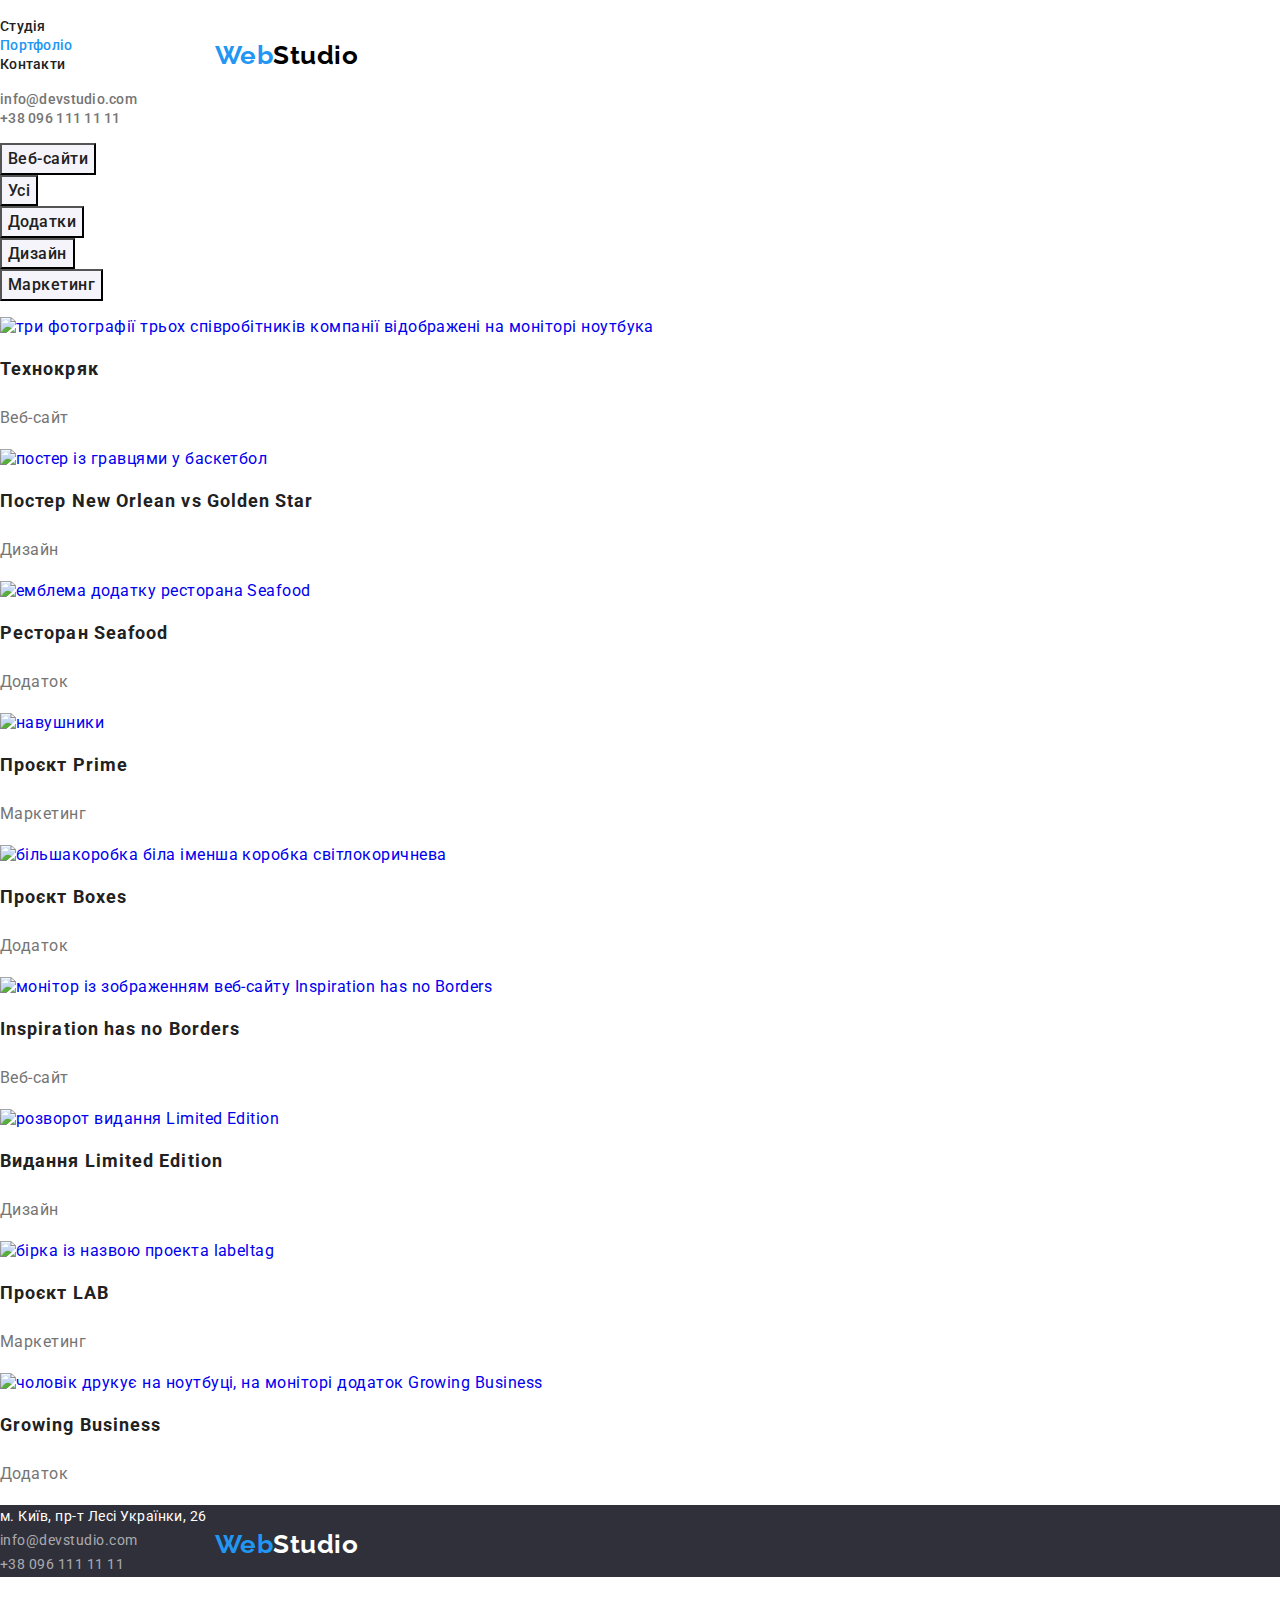
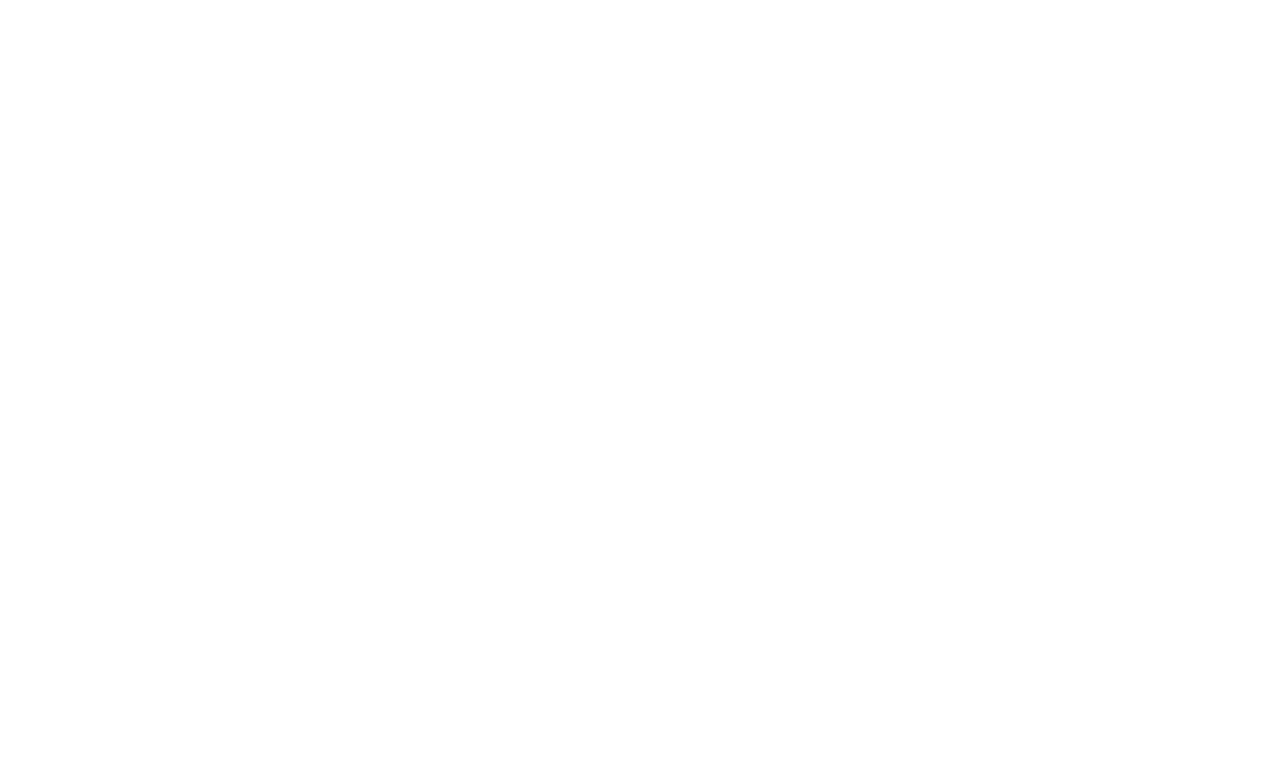
==== portfolio.html @ 1a502671 "css, index.html, portfolio.html modified" ====
<!DOCTYPE html>
<html lang="uk">
  <head>
    <meta charset="UTF-8" />
    <meta http-equiv="X-UA-Compatible" content="IE=edge" />
    <meta name="viewport" content="width=device-width, initial-scale=1.0" />
    <title>Document</title>
    <link
      href="https://fonts.googleapis.com/css2?family=Raleway:wght@700&family=Roboto:wght@400;500;700;900&display=swap"
      rel="stylesheet"
    />
    <link rel="preconnect" href="https://fonts.gstatic.com" crossorigin />
    <link rel="preconnect" href="https://fonts.googleapis.com" />
    <link
      rel="modern-normalize"
      href="https://github.com/sindresorhus/modern-normalize.git"
    />
    <link rel="stylesheet" href="css/styles.css" />
  </head>
  <body>
    <!--Шапка сайту-->
    <header>
      <nav>
        <a class="logo" href="./index.html"
          ><span class="logo-web">Web</span
          ><span class="logo-studio">Studio</span></a
        >
        <ul class="list">
          <li>
            <a class="link-nav" href="./index.html">Студія</a>
          </li>
          <li>
            <a class="link-nav link-current" href="./portfolio.html"
              >Портфоліо</a
            >
          </li>
          <li>
            <a class="link-nav" href="#">Контакти</a>
          </li>
        </ul>
      </nav>
      <ul class="list">
        <li>
          <a class="link-contacts" href="mailto:info@devstudio.com"
            >info@devstudio.com</a
          >
        </li>
        <li>
          <a class="link-contacts" href="tel:+380961111111"
            >+38 096 111 11 11</a
          >
        </li>
      </ul>
    </header>
    <!--Портфоліо-->
    <main>
      <section class="projects-galary">
        <!--прихований заголовок-->
        <h2 class="visually-hidden">Галерея робіт</h2>
        <!--Фільтри-->
        <ul class="list">
          <li><button class="button" type="button">Веб-сайти</button></li>
          <li><button class="button" type="button">Усі</button></li>
          <li><button class="button" type="button">Додатки</button></li>
          <li><button class="button" type="button">Дизайн</button></li>
          <li><button class="button" type="button">Маркетинг</button></li>
        </ul>
        <!--Проекти-->
        <ul class="list">
          <!--project 1-->
          <li class="card-1">
            <a class="link" href="#">
              <img
                src="./images/project_1.jpg"
                alt="три фотографії трьох співробітників компанії відображені на моніторі ноутбука"
                width="370"
              />
              <h2 class="card-title">Технокряк</h2>
              <p class="card-description">Веб-сайт</p>
            </a>
          </li>
          <!--project 2-->
          <li class="card-2">
            <a class="link" href="#">
              <img
                src="./images/project_2.jpg"
                alt="постер із гравцями у баскетбол"
                width="370"
              />
              <h2 class="card-title">Постер New Orlean vs Golden Star</h2>
              <p class="card-description">Дизайн</p>
            </a>
          </li>
          <!--project 3-->
          <li class="card-3">
            <a class="link" href="#">
              <img
                src="./images/project_3.jpg"
                alt="емблема додатку ресторана Seafood"
                width="370"
              />
              <h2 class="card-title">Ресторан Seafood</h2>
              <p class="card-description">Додаток</p>
            </a>
          </li>
          <!--project 4-->
          <li class="card-4">
            <a class="link" href="#">
              <img src="./images/project_4.jpg" alt="навушники" width="370" />
              <h2 class="card-title">Проєкт Prime</h2>
              <p class="card-description">Маркетинг</p>
            </a>
          </li>
          <!--project 5-->
          <li class="card-5">
            <a class="link" href="#">
              <img
                src="./images/project_5.jpg"
                alt="більшакоробка біла іменша коробка світлокоричнева"
                width="370"
              />
              <h2 class="card-title">Проєкт Boxes</h2>
              <p class="card-description">Додаток</p>
            </a>
          </li>
          <!--project 6-->
          <li class="card-6">
            <a class="link" href="#">
              <img
                src="./images/project_6.jpg"
                alt="монітор із зображенням веб-сайту Inspiration has no Borders"
                width="370"
              />
              <h2 class="card-title">Inspiration has no Borders</h2>
              <p class="card-description">Веб-сайт</p>
            </a>
          </li>
          <!--project 7-->
          <li class="card-7">
            <a class="link" href="#">
              <img
                src="./images/project_7.jpg"
                alt="розворот видання Limited Edition"
                width="370"
              />
              <h2 class="card-title">Видання Limited Edition</h2>
              <p class="card-description">Дизайн</p>
            </a>
          </li>
          <!--project 8-->
          <li class="card-8">
            <a class="link" href="#">
              <img
                src="./images/project_8.jpg"
                alt="бірка із назвою проекта labeltag"
                width="370"
              />
              <h2 class="card-title">Проєкт LAB</h2>
              <p class="card-description">Маркетинг</p>
            </a>
          </li>
          <!--project 9-->
          <li class="card-9">
            <a class="link" href="#">
              <img
                src="./images/project_9.jpg"
                alt="чоловік друкує на ноутбуці, на моніторі додаток Growing Business"
                width="370"
              />
              <h2 class="card-title">Growing Business</h2>
              <p class="card-description">Додаток</p>
            </a>
          </li>
        </ul>
      </section>
    </main>
    <footer class="footer">
      <a class="logo" href="./index.html"
        ><span class="logo-web">Web</span
        ><span class="logo-studio-footer">Studio</span></a
      >
      <ul class="list">
        <li>
          <a
            class="link-footer-adress"
            href="htpps:goo.gl/maps/CPtrU1FHBa2aNyZL9"
            target="_blank"
            rel="noopener noreferrer nofollow"
          >
            м. Київ, пр-т Лесі Українки, 26</a
          >
        </li>
        <li>
          <a class="link-footer-contacts" href="mailto:info@devstudio.com"
            >info@devstudio.com</a
          >
        </li>
        <li>
          <a class="link-footer-contacts" href="tel:+380961111111"
            >+38 096 111 11 11</a
          >
        </li>
      </ul>
    </footer>
  </body>
</html>
---- css/styles.css ----
:root {
    --primery-text-color: #212121;
    --secondary-text-color: #757575;
    --accent-color: #2196f3;
    --primery-white-color: #ffffff;  
    --primary-background-color: #2f303a;
    --secondary-background-color: #F5F4FA;
}

body {
    color: var(--primery-text-color);
    background: var(--primery-white-color);
    font-family: 'Roboto', sans-serif;
    letter-spacing: 0.03em;
        width: 1600px;
        height: 2346px;
        margin: 0 auto;
        position: relative;
    }

* {
    box-sizing: border-box;
    }

/*hidden section title */
.visually-hidden {
    position: absolute;
    white-space: nowrap;
    width: 1px;
    height: 1px;
    overflow: hidden;
    order: 0;
    padding: 0;
    clip: rect(0 0 0 0);
    clip-path: inset(50%);
    margin: -1px;
    }

.section-title {
    font-weight: 700;
    font-size: 36px;
    line-height: 1.2;
    }


.conteiner {
    width: 1200px;
    padding: 0 15px;
    margin: 0 auto;
}    

.header-section {
        width: 1600px;
        height: 80px;
        background: var(--primery-white-color);
        padding: 32px 0;
    }

.block-navigation {
    position: absolute;
        width: 281px;
        height: 16px;
        left: 453px;
        top: 32px;
}

.list {
    padding: 0;
    list-style: none;
    }



.link {
    text-decoration: none;
}


/*logo*/
.logo {
    text-decoration: none;
    font-family: 'Raleway', sans-serif;
    font-weight: 700;
    font-size: 26px;
    line-height: 1.19;
    width: 145px;
        height: 31px;
        margin: 24px 1240px 25px 215px;
        position: absolute;
}
.logo-web {
    color: #2196F3;
}
.logo-studio {
    color: #000000;
}
.logo-studio-footer {
    color: var(--primery-white-color);
}

/*navigation*/
.link-nav {
color: var(--primery-text-color);
text-decoration: none;
font-weight: 500;
font-size: 14px;
line-height: 1.14;
letter-spacing: 0.02em;
}
.link-nav:hover,
.link-nav:focus {
    color: var(--accent-color);
}
.link-nav.link-current {
    color: var(--accent-color);
}
.block-link-studio {
    display: inline;
}

/*header-contacts*/
.link-contacts {
    text-decoration: none;
    font-weight: 500;
    font-size: 14px;
    line-height: 1.14;
    letter-spacing: 0.02em;
    color: var(--secondary-text-color);
}
.link-contacts:hover,
.link-contacts:focus {
    color: var(--accent-color);
}

/*studio*/
/*hero*/
.hero-section {
    height: 600px;
    background: var(--primary-background-color);
}
.hero-title {
        font-weight: 900;
        font-size: 44px;
        line-height: 1.3;
        letter-spacing: 0.06em;
        text-transform: uppercase;
        color: var(--primery-white-color);
 }
.main-button {
    font-family: inherit;
    font-weight: 700;
font-size: 16px;
line-height: 1.9;
letter-spacing: 0.06em;
color: var(--primery-white-color);
background-color: var(--accent-color);
cursor: pointer;
        margin-top: 30px;
}

/*features, example projects, team*/
.features-section {
    width: 1170px;
        height: 98px;
}
.feature-box {
    width: 270px;
    height: 98px;
    margin-top: 94px;
    di
}

.features-title {
    font-weight: 700;
    font-size: 14px;
    line-height: 1.14;
    text-transform: uppercase;
}
.features-text {
font-size: 14px;
line-height: 1.71;
color: var(--secondary-text-color);
}

.team-card-title {
font-weight: 500;
font-size: 16px;
line-height: 1.2;

}
.team-card-text {
font-size: 16px;
line-height: 1.2;
color: var(--secondary-text-color);
}
.section-team-cards {
    background-color: var(--secondary-background-color);
}

/*portfolio-filters*/
.button {
    font-family: inherit;
    font-weight: 500;
    font-size: 16px;
    line-height: 1.6;
    letter-spacing: 0.03em;
    color: var(--primery-text-color);
    background-color: var(--secondary-background-color);
    cursor: pointer;
    }
.button:hover,
.button:focus {
        color: var(--primery-white-color);
        background: var(--accent-color);
    }
    
/*portfolio-cards*/
.card-title {
font-weight: 700;
font-size: 18px;
line-height: 2;
letter-spacing: 0.06em;
color: var(--primery-text-color);
}
.card-description {
font-size: 16px;
line-height: 1.88;
color:var(--secondary-text-color);
}

/*footer*/
.footer {
    background-color: var(--primary-background-color);
    }
.link-footer-adress {
text-decoration: none;
    font-size: 14px;
    line-height: 1.7;    
    color: var(--primery-white-color);
    }
.link-footer-adress:hover, 
.link-footer-adress:focus {
    color:var(--accent-color);
    }
.link-footer-contacts {
text-decoration: none;
font-size: 14px;
line-height: 1.7;
color: rgba(255, 255, 255, 0.6);
    }
.link-footer-contacts:hover,
.link-footer-contacts:focus {
        color:var(--accent-color);
    }
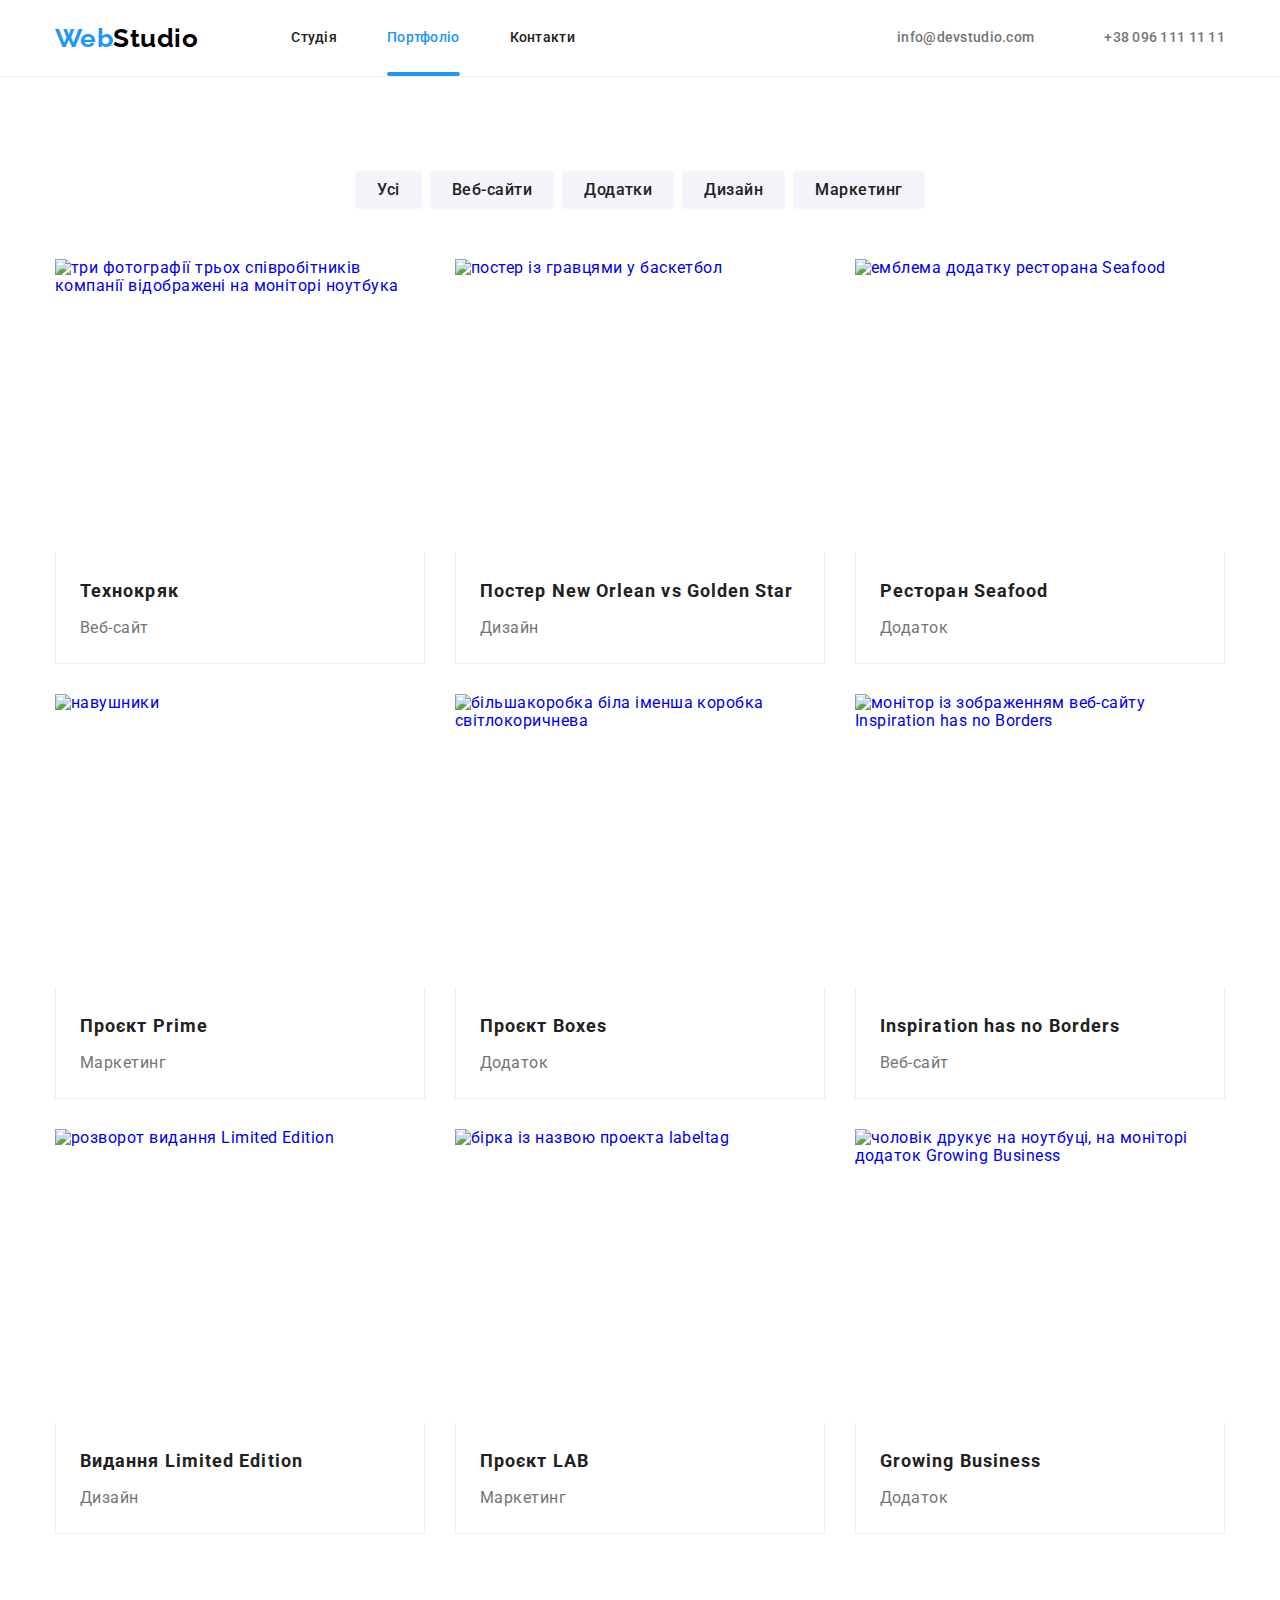
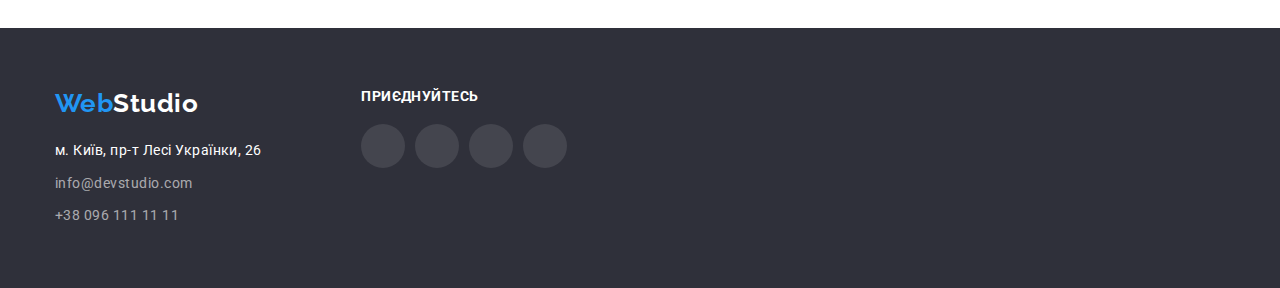
==== commit 64e7d1f7: "css, index.html, portfolio.html modified" ====
--- a/portfolio.html
+++ b/portfolio.html
@@ -5,202 +5,360 @@
     <meta http-equiv="X-UA-Compatible" content="IE=edge" />
     <meta name="viewport" content="width=device-width, initial-scale=1.0" />
     <title>Document</title>
+    <link rel="preconnect" href="https://fonts.gstatic.com" crossorigin />
+    <link rel="preconnect" href="https://fonts.googleapis.com" />
     <link
       href="https://fonts.googleapis.com/css2?family=Raleway:wght@700&family=Roboto:wght@400;500;700;900&display=swap"
       rel="stylesheet"
     />
-    <link rel="preconnect" href="https://fonts.gstatic.com" crossorigin />
-    <link rel="preconnect" href="https://fonts.googleapis.com" />
     <link
-      rel="modern-normalize"
-      href="https://github.com/sindresorhus/modern-normalize.git"
+      rel="stylesheet"
+      href="https://cdn.jsdelivr.net/npm/modern-normalize@1.1.0/modern-normalize.min.css"
     />
     <link rel="stylesheet" href="css/styles.css" />
   </head>
   <body>
-    <!--Шапка сайту-->
-    <header>
-      <nav>
-        <a class="logo" href="./index.html"
-          ><span class="logo-web">Web</span
-          ><span class="logo-studio">Studio</span></a
-        >
-        <ul class="list">
-          <li>
-            <a class="link-nav" href="./index.html">Студія</a>
-          </li>
-          <li>
-            <a class="link-nav link-current" href="./portfolio.html"
-              >Портфоліо</a
+    <header class="header-section">
+      <div class="container container-header">
+        <nav class="container-nav">
+          <a class="logo" href="./index.html"
+            ><span class="logo-web">Web</span
+            ><span class="logo-studio">Studio</span></a
+          >
+          <ul class="container-nav-menu">
+            <li class="nav-item">
+              <a class="link-nav" href="./index.html">Студія</a>
+            </li>
+            <li class="nav-item">
+              <a class="link-nav link-current" href="./portfolio.html"
+                >Портфоліо</a
+              >
+            </li>
+            <li class="nav-item">
+              <a class="link-nav" href="#">Контакти</a>
+            </li>
+          </ul>
+        </nav>
+        <ul class="header-contact">
+          <li class="header-contact-item">
+            <a href="mailto:info@devstudio.com" class="link-contact link">
+              <svg
+                class="envelope-icon"
+                width="16"
+                heihgt="12"
+                viewbox="0 0 43 32"
+              >
+                <use href="./images/icons.svg#icon-envelope-hover"></use></svg
+              >info@devstudio.com</a
             >
           </li>
-          <li>
-            <a class="link-nav" href="#">Контакти</a>
+          <li class="header-contact-item">
+            <a href="tel:+380961111111" class="link-contact link">
+              <svg
+                class="smartphone-icon"
+                width="10"
+                height="16"
+                viewbox="0 0 20 32"
+              >
+                <use href="./images/icons.svg#icon-smartphone"></use></svg
+              >+38 096 111 11 11</a
+            >
           </li>
         </ul>
-      </nav>
-      <ul class="list">
-        <li>
-          <a class="link-contacts" href="mailto:info@devstudio.com"
-            >info@devstudio.com</a
-          >
-        </li>
-        <li>
-          <a class="link-contacts" href="tel:+380961111111"
-            >+38 096 111 11 11</a
-          >
-        </li>
-      </ul>
+      </div>
     </header>
-    <!--Портфоліо-->
     <main>
-      <section class="projects-galary">
-        <!--прихований заголовок-->
-        <h2 class="visually-hidden">Галерея робіт</h2>
-        <!--Фільтри-->
-        <ul class="list">
-          <li><button class="button" type="button">Веб-сайти</button></li>
-          <li><button class="button" type="button">Усі</button></li>
-          <li><button class="button" type="button">Додатки</button></li>
-          <li><button class="button" type="button">Дизайн</button></li>
-          <li><button class="button" type="button">Маркетинг</button></li>
-        </ul>
-        <!--Проекти-->
-        <ul class="list">
-          <!--project 1-->
-          <li class="card-1">
-            <a class="link" href="#">
-              <img
-                src="./images/project_1.jpg"
-                alt="три фотографії трьох співробітників компанії відображені на моніторі ноутбука"
-                width="370"
-              />
-              <h2 class="card-title">Технокряк</h2>
-              <p class="card-description">Веб-сайт</p>
-            </a>
-          </li>
-          <!--project 2-->
-          <li class="card-2">
-            <a class="link" href="#">
-              <img
-                src="./images/project_2.jpg"
-                alt="постер із гравцями у баскетбол"
-                width="370"
-              />
-              <h2 class="card-title">Постер New Orlean vs Golden Star</h2>
-              <p class="card-description">Дизайн</p>
-            </a>
-          </li>
-          <!--project 3-->
-          <li class="card-3">
-            <a class="link" href="#">
-              <img
-                src="./images/project_3.jpg"
-                alt="емблема додатку ресторана Seafood"
-                width="370"
-              />
-              <h2 class="card-title">Ресторан Seafood</h2>
-              <p class="card-description">Додаток</p>
-            </a>
-          </li>
-          <!--project 4-->
-          <li class="card-4">
-            <a class="link" href="#">
-              <img src="./images/project_4.jpg" alt="навушники" width="370" />
-              <h2 class="card-title">Проєкт Prime</h2>
-              <p class="card-description">Маркетинг</p>
-            </a>
-          </li>
-          <!--project 5-->
-          <li class="card-5">
-            <a class="link" href="#">
-              <img
-                src="./images/project_5.jpg"
-                alt="більшакоробка біла іменша коробка світлокоричнева"
-                width="370"
-              />
-              <h2 class="card-title">Проєкт Boxes</h2>
-              <p class="card-description">Додаток</p>
-            </a>
-          </li>
-          <!--project 6-->
-          <li class="card-6">
-            <a class="link" href="#">
-              <img
-                src="./images/project_6.jpg"
-                alt="монітор із зображенням веб-сайту Inspiration has no Borders"
-                width="370"
-              />
-              <h2 class="card-title">Inspiration has no Borders</h2>
-              <p class="card-description">Веб-сайт</p>
-            </a>
-          </li>
-          <!--project 7-->
-          <li class="card-7">
-            <a class="link" href="#">
-              <img
-                src="./images/project_7.jpg"
-                alt="розворот видання Limited Edition"
-                width="370"
-              />
-              <h2 class="card-title">Видання Limited Edition</h2>
-              <p class="card-description">Дизайн</p>
-            </a>
-          </li>
-          <!--project 8-->
-          <li class="card-8">
-            <a class="link" href="#">
-              <img
-                src="./images/project_8.jpg"
-                alt="бірка із назвою проекта labeltag"
-                width="370"
-              />
-              <h2 class="card-title">Проєкт LAB</h2>
-              <p class="card-description">Маркетинг</p>
-            </a>
-          </li>
-          <!--project 9-->
-          <li class="card-9">
-            <a class="link" href="#">
-              <img
-                src="./images/project_9.jpg"
-                alt="чоловік друкує на ноутбуці, на моніторі додаток Growing Business"
-                width="370"
-              />
-              <h2 class="card-title">Growing Business</h2>
-              <p class="card-description">Додаток</p>
-            </a>
-          </li>
-        </ul>
+      <!--Шапка сайту-->
+      <!--Портфоліо-->
+      <section class="projects-galery section">
+        <div class="container">
+          <!--прихований заголовок-->
+          <h2 class="visually-hidden">Галерея робіт</h2>
+          <!--Фільтри-->
+          <ul class="container-filter-buttons">
+            <li>
+              <button class="filter-button" type="button">Усі</button>
+            </li>
+            <li>
+              <button class="filter-button" type="button">Веб-сайти</button>
+            </li>
+            <li>
+              <button class="filter-button" type="button">Додатки</button>
+            </li>
+            <li>
+              <button class="filter-button" type="button">Дизайн</button>
+            </li>
+            <li>
+              <button class="filter-button" type="button">Маркетинг</button>
+            </li>
+          </ul>
+          <!--Проекти-->
+          <ul class="project-cards-set list">
+            <!--project 1-->
+            <li class="project-item">
+              <a class="project-link link" href="#">
+                <div class="project-card-thumb">
+                  <img
+                    src="./images/project_1.jpg"
+                    alt="три фотографії трьох співробітників компанії відображені на моніторі ноутбука"
+                  />
+                  <div class="project-card-overlay">
+                    <p class="overlay-text">
+                      Ресурс пропонує комплексні пропозиції з різним рівнем
+                      функціоналу та сервісів. Все це дозволить відвідувачу
+                      отримати вичерпні відомості про компанію чи приватну особу
+                    </p>
+                  </div>
+                </div>
+                <div class="project-card-content">
+                  <h2 class="card-title">Технокряк</h2>
+                  <p class="card-description">Веб-сайт</p>
+                </div>
+              </a>
+            </li>
+            <!--project 2-->
+            <li class="project-item">
+              <a class="project-link link" href="#">
+                <div class="project-card-thumb">
+                  <img
+                    src="./images/project_2.jpg"
+                    alt="постер із гравцями у баскетбол"
+                  />
+                  <div class="project-card-overlay">
+                    <p class="overlay-text">
+                      Ресурс пропонує комплексні пропозиції з різним рівнем
+                      функціоналу та сервісів. Все це дозволить відвідувачу
+                      отримати вичерпні відомості про компанію чи приватну особу
+                    </p>
+                  </div>
+                </div>
+                <div class="project-card-content">
+                  <h2 class="card-title">Постер New Orlean vs Golden Star</h2>
+                  <p class="card-description">Дизайн</p>
+                </div>
+              </a>
+            </li>
+            <!--project 3-->
+            <li class="project-item">
+              <a class="project-link link" href="#">
+                <div class="project-card-thumb">
+                  <img
+                    src="./images/project_3.jpg"
+                    alt="емблема додатку ресторана Seafood"
+                  />
+                  <div class="project-card-overlay">
+                    <p class="overlay-text">
+                      Ресурс пропонує комплексні пропозиції з різним рівнем
+                      функціоналу та сервісів. Все це дозволить відвідувачу
+                      отримати вичерпні відомості про компанію чи приватну особу
+                    </p>
+                  </div>
+                </div>
+                <div class="project-card-content">
+                  <h2 class="card-title">Ресторан Seafood</h2>
+                  <p class="card-description">Додаток</p>
+                </div>
+              </a>
+            </li>
+            <!--project 4-->
+            <li class="project-item">
+              <a class="project-link link" href="#">
+                <div class="project-card-thumb">
+                  <img src="./images/project_4.jpg" alt="навушники" />
+                  <div class="project-card-overlay">
+                    <p class="overlay-text">
+                      Ресурс пропонує комплексні пропозиції з різним рівнем
+                      функціоналу та сервісів. Все це дозволить відвідувачу
+                      отримати вичерпні відомості про компанію чи приватну особу
+                    </p>
+                  </div>
+                </div>
+                <div class="project-card-content">
+                  <h2 class="card-title">Проєкт Prime</h2>
+                  <p class="card-description">Маркетинг</p>
+                </div>
+              </a>
+            </li>
+            <!--project 5-->
+            <li class="project-item">
+              <a class="project-link link" href="#">
+                <div class="project-card-thumb">
+                  <img
+                    src="./images/project_5.jpg"
+                    alt="більшакоробка біла іменша коробка світлокоричнева"
+                  />
+                  <div class="project-card-overlay">
+                    <p class="overlay-text">
+                      Ресурс пропонує комплексні пропозиції з різним рівнем
+                      функціоналу та сервісів. Все це дозволить відвідувачу
+                      отримати вичерпні відомості про компанію чи приватну особу
+                    </p>
+                  </div>
+                </div>
+                <div class="project-card-content">
+                  <h2 class="card-title">Проєкт Boxes</h2>
+                  <p class="card-description">Додаток</p>
+                </div>
+              </a>
+            </li>
+            <!--project 6-->
+            <li class="project-item">
+              <a class="project-link link" href="#">
+                <div class="project-card-thumb">
+                  <img
+                    src="./images/project_6.jpg"
+                    alt="монітор із зображенням веб-сайту Inspiration has no Borders"
+                  />
+                  <div class="project-card-overlay">
+                    <p class="overlay-text">
+                      Ресурс пропонує комплексні пропозиції з різним рівнем
+                      функціоналу та сервісів. Все це дозволить відвідувачу
+                      отримати вичерпні відомості про компанію чи приватну особу
+                    </p>
+                  </div>
+                </div>
+                <div class="project-card-content">
+                  <h2 class="card-title">Inspiration has no Borders</h2>
+                  <p class="card-description">Веб-сайт</p>
+                </div>
+              </a>
+            </li>
+            <!--project 7-->
+            <li class="project-item">
+              <a class="project-link link" href="#">
+                <div class="project-card-thumb">
+                  <img
+                    src="./images/project_7.jpg"
+                    alt="розворот видання Limited Edition"
+                  />
+                  <div class="project-card-overlay">
+                    <p class="overlay-text">
+                      Ресурс пропонує комплексні пропозиції з різним рівнем
+                      функціоналу та сервісів. Все це дозволить відвідувачу
+                      отримати вичерпні відомості про компанію чи приватну особу
+                    </p>
+                  </div>
+                </div>
+                <div class="project-card-content">
+                  <h2 class="card-title">Видання Limited Edition</h2>
+                  <p class="card-description">Дизайн</p>
+                </div>
+              </a>
+            </li>
+            <!--project 8-->
+            <li class="project-item">
+              <a class="project-link link" href="#">
+                <div class="project-card-thumb">
+                  <img
+                    src="./images/project_8.jpg"
+                    alt="бірка із назвою проекта labeltag"
+                  />
+                  <div class="project-card-overlay">
+                    <p class="overlay-text">
+                      Ресурс пропонує комплексні пропозиції з різним рівнем
+                      функціоналу та сервісів. Все це дозволить відвідувачу
+                      отримати вичерпні відомості про компанію чи приватну особу
+                    </p>
+                  </div>
+                </div>
+                <div class="project-card-content">
+                  <h2 class="card-title">Проєкт LAB</h2>
+                  <p class="card-description">Маркетинг</p>
+                </div>
+              </a>
+            </li>
+            <!--project 9-->
+            <li class="project-item">
+              <a class="project-link link" href="#">
+                <div class="project-card-thumb">
+                  <img
+                    src="./images/project_9.jpg"
+                    alt="чоловік друкує на ноутбуці, на моніторі додаток Growing Business"
+                  />
+                  <div class="project-card-overlay">
+                    <p class="overlay-text">
+                      Ресурс пропонує комплексні пропозиції з різним рівнем
+                      функціоналу та сервісів. Все це дозволить відвідувачу
+                      отримати вичерпні відомості про компанію чи приватну особу
+                    </p>
+                  </div>
+                </div>
+                <div class="project-card-content">
+                  <h2 class="card-title">Growing Business</h2>
+                  <p class="card-description">Додаток</p>
+                </div>
+              </a>
+            </li>
+          </ul>
+        </div>
       </section>
     </main>
-    <footer class="footer">
-      <a class="logo" href="./index.html"
-        ><span class="logo-web">Web</span
-        ><span class="logo-studio-footer">Studio</span></a
-      >
-      <ul class="list">
-        <li>
-          <a
-            class="link-footer-adress"
-            href="htpps:goo.gl/maps/CPtrU1FHBa2aNyZL9"
-            target="_blank"
-            rel="noopener noreferrer nofollow"
+    <footer class="footer-section">
+      <div class="container footer-containers">
+        <div class="footer-logo-adress">
+          <a class="logo" href="./index.html"
+            ><span class="logo-web">Web</span
+            ><span class="logo-studio-footer">Studio</span></a
           >
-            м. Київ, пр-т Лесі Українки, 26</a
-          >
-        </li>
-        <li>
-          <a class="link-footer-contacts" href="mailto:info@devstudio.com"
-            >info@devstudio.com</a
-          >
-        </li>
-        <li>
-          <a class="link-footer-contacts" href="tel:+380961111111"
-            >+38 096 111 11 11</a
-          >
-        </li>
-      </ul>
+          <adress class="footer-adress">
+            <ul>
+              <li class="footer-item">
+                <a
+                  class="link-footer-adress"
+                  href="htpps:goo.gl/maps/CPtrU1FHBa2aNyZL9"
+                  target="_blank"
+                  rel="noopener noreferrer nofollow"
+                >
+                  м. Київ, пр-т Лесі Українки, 26</a
+                >
+              </li>
+              <li class="footer-item">
+                <a class="link-footer-contacts" href="mailto:info@devstudio.com"
+                  >info@devstudio.com</a
+                >
+              </li>
+              <li class="footer-item">
+                <a class="link-footer-contacts" href="tel:+380961111111"
+                  >+38 096 111 11 11</a
+                >
+              </li>
+            </ul>
+          </adress>
+        </div>
+        <div class="footer-soc-links">
+          <p class="join-us">приєднуйтесь</p>
+          <ul class="footer-soc-list">
+            <li class="footer-soc-item">
+              <a href="" class="soc-link">
+                <svg class="soc-icon" width="20" height="20">
+                  <use href="./images/icons.svg#icon-instagram"></use>
+                </svg>
+              </a>
+            </li>
+            <li class="footer-soc-item">
+              <a href="" class="soc-link">
+                <svg class="soc-icon" width="20" height="20">
+                  <use href="./images/icons.svg#icon-twitter"></use>
+                </svg>
+              </a>
+            </li>
+            <li class="footer-soc-item">
+              <a href="" class="soc-link">
+                <svg class="soc-icon" width="20" height="20">
+                  <use href="./images/icons.svg#icon-facebook"></use>
+                </svg>
+              </a>
+            </li>
+            <li class="footer-soc-item">
+              <a href="" class="soc-link">
+                <svg class="soc-icon" width="20" height="20">
+                  <use href="./images/icons.svg#icon-linkedin"></use>
+                </svg>
+              </a>
+            </li>
+          </ul>
+        </div>
+      </div>
     </footer>
   </body>
 </html>
--- a/css/styles.css
+++ b/css/styles.css
@@ -5,29 +5,40 @@
     --primery-white-color: #ffffff;  
     --primary-background-color: #2f303a;
     --secondary-background-color: #F5F4FA;
+    --project-cards-set-gap: 30px;
+    --transition-timing-function: cubic-bezier(0.4, 0, 0.2, 1);
 }
 
 body {
     color: var(--primery-text-color);
-    background: var(--primery-white-color);
     font-family: 'Roboto', sans-serif;
     letter-spacing: 0.03em;
-        width: 1600px;
-        height: 2346px;
-        margin: 0 auto;
-        position: relative;
-    }
-
-* {
-    box-sizing: border-box;
-    }
+}
+
+h1,h2,h3,h4,h5,h6,p {
+    margin: 0;
+}
+
+ul {
+    list-style: none;
+    padding: 0;
+    margin: 0;
+}
+
+img {
+    display: block;
+    max-width: 100%;
+    height: auto;
+}
+
+.link {
+    text-decoration: none;
+}
 
 /*hidden section title */
 .visually-hidden {
     position: absolute;
     white-space: nowrap;
-    width: 1px;
-    height: 1px;
     overflow: hidden;
     order: 0;
     padding: 0;
@@ -40,41 +51,43 @@
     font-weight: 700;
     font-size: 36px;
     line-height: 1.2;
-    }
-
-
-.conteiner {
-    width: 1200px;
+    margin-bottom: 50px;
+    text-align: center;
+    }
+
+.container {
+    width: 100%;
+    max-width: 1200px;
     padding: 0 15px;
     margin: 0 auto;
 }    
 
+.section {
+padding: 94px 0;
+}
+
+/*Header section*/
 .header-section {
-        width: 1600px;
-        height: 80px;
-        background: var(--primery-white-color);
-        padding: 32px 0;
-    }
-
-.block-navigation {
-    position: absolute;
-        width: 281px;
-        height: 16px;
-        left: 453px;
-        top: 32px;
-}
-
-.list {
-    padding: 0;
-    list-style: none;
-    }
-
-
-
-.link {
-    text-decoration: none;
-}
-
+border-bottom: 1px solid #ECECEC;
+}
+
+.container-header {
+    display: flex;
+    justify-content: space-between;
+}
+.container-nav {
+    display: flex;
+    align-items: center;
+}
+
+.container-nav-menu {
+    display: flex;
+    align-items: center;
+}
+
+.nav-item:not(:last-child) {
+    margin-right: 50px;
+}
 
 /*logo*/
 .logo {
@@ -83,70 +96,130 @@
     font-weight: 700;
     font-size: 26px;
     line-height: 1.19;
-    width: 145px;
-        height: 31px;
-        margin: 24px 1240px 25px 215px;
-        position: absolute;
-}
+    align-items: center;
+    margin-right: 93px;
+
+}
+
 .logo-web {
     color: #2196F3;
 }
+
 .logo-studio {
     color: #000000;
 }
-.logo-studio-footer {
-    color: var(--primery-white-color);
-}
-
-/*navigation*/
+
+/*header-navigation*/
 .link-nav {
-color: var(--primery-text-color);
-text-decoration: none;
-font-weight: 500;
-font-size: 14px;
-line-height: 1.14;
-letter-spacing: 0.02em;
-}
-.link-nav:hover,
-.link-nav:focus {
-    color: var(--accent-color);
-}
-.link-nav.link-current {
-    color: var(--accent-color);
-}
-.block-link-studio {
-    display: inline;
-}
-
-/*header-contacts*/
-.link-contacts {
+    color: var(--primery-text-color);
     text-decoration: none;
     font-weight: 500;
     font-size: 14px;
     line-height: 1.14;
     letter-spacing: 0.02em;
+    display: block;
+    padding: 30px 0;
+    transition: color 250ms;
+    transition-timing-function: var(--transition-timing-function);
+}
+
+.link-nav:hover,
+.link-nav:focus {
+    color: var(--accent-color);
+}
+
+.link-nav.link-current {
+    color: var(--accent-color);
+    position: relative;
+}
+
+.link-nav.link-current::after {
+    width: 100%;
+    height: 4px;
+    position: absolute;
+    bottom: 0;
+    left:0;
+    background-color: currentColor;
+    border-radius: 2px;
+    content: ''
+}
+
+/*header-contacts*/
+
+.header-contact {
+    display: flex;
+    align-items: center;
+}
+
+.header-contact-item:not(:last-child) {
+    margin-right: 50px;
+}
+
+.link-contact {
+    display: flex;
+    align-items: center;
+    font-weight: 500;
+    font-size: 14px;
+    line-height: 1.14;
+    letter-spacing: 0.02em;
     color: var(--secondary-text-color);
-}
-.link-contacts:hover,
-.link-contacts:focus {
+    transition: color 250ms;
+    transition-timing-function: var(--transition-timing-function);
+}
+
+.link-contact:hover,
+.link-contact:focus {
     color: var(--accent-color);
 }
+
+
+.envelope-icon,
+.smartphone-icon {
+    margin-right: 10px;
+    fill: currentColor;
+    transition: color 250ms, fill 250ms;
+    transition-timing-function: var(--transition-timing-function);
+}
+
 
 /*studio*/
 /*hero*/
+
 .hero-section {
-    height: 600px;
-    background: var(--primary-background-color);
-}
+    max-width: 1600px;
+margin: 0 auto;
+padding: 200px 0;
+    background-color: #C4C4C4;
+background-image: linear-gradient(to right, rgba(47, 48, 58, 0.4), rgba(47, 48, 58, 0.4)),
+url(../images/header.jpg);
+background-repeat: no-repeat;
+background-position: 50% 50%;
+}
+
+.hero-container {
+    width: 100%;
+        max-width: 1200px;
+            flex-direction: column;
+            align-items: center;
+        margin: 0 auto;
+        padding: 0 15px;
+        border: none;
+}
+
 .hero-title {
         font-weight: 900;
         font-size: 44px;
         line-height: 1.3;
         letter-spacing: 0.06em;
         text-transform: uppercase;
+        text-align: center;
         color: var(--primery-white-color);
+        width: 696px;
+        margin: 0 auto;
  }
+
 .main-button {
+    display: block;
     font-family: inherit;
     font-weight: 700;
 font-size: 16px;
@@ -154,20 +227,39 @@
 letter-spacing: 0.06em;
 color: var(--primery-white-color);
 background-color: var(--accent-color);
-cursor: pointer;
-        margin-top: 30px;
+border: none;
+border-radius: 4px;
+width: 216px;
+min-height: 50px;
+    cursor: pointer;
+    margin-top: 30px;
+    margin-left: auto;
+    margin-right: auto;
 }
 
 /*features, example projects, team*/
-.features-section {
-    width: 1170px;
-        height: 98px;
-}
+
+.feature-boxs-list {
+    display: flex;
+    gap: 30px;
+    }
+
 .feature-box {
+ width: 270px;
+}
+
+.feature-box-header {
+    display: flex;
     width: 270px;
-    height: 98px;
-    margin-top: 94px;
-    di
+    height: 120px;
+    align-items: center;
+    justify-content: center;
+    background-color: #F5F4FA;
+        border-radius: 4px;
+        margin-bottom: 30px;
+}
+
+.feature-icon {
 }
 
 .features-title {
@@ -176,45 +268,305 @@
     line-height: 1.14;
     text-transform: uppercase;
 }
+
 .features-text {
 font-size: 14px;
 line-height: 1.71;
 color: var(--secondary-text-color);
+margin-top: 10px;
+}
+
+/*Examples of projects*/
+.example-projects {
+    padding-top: 0;
+}
+.example-projects-cards-list {
+    display: flex;
+    justify-content: space-between;
+    gap: 30px;
+    align-items: center;
+}
+
+.example-projects-card {
+position: relative;
+}
+
+.example-projects-card::after {
+position: absolute;
+    width: 370px;
+    height: 70px;
+    bottom: 0;
+    left: 0;
+    z-index: 1;
+    content: ''
+}
+
+.example-projects-card:nth-child(1)::after {
+    background-image: url('../images/example_label_1.png');
+}
+
+.example-projects-card:nth-child(2)::after {
+    background-image: url('../images/example_label_2.png');
+}
+
+.example-projects-card:nth-child(3)::after {
+    background-image: url('../images/example_label_3.png');
+}
+
+/*Team*/
+.team-cards {
+    background-color: var(--secondary-background-color);
+}
+
+.team-cards-list {
+    display: flex;
+    justify-content: space-between;
+}
+
+.team-card {
+    width: 270px;
+    background: #FFFFFF;
+    box-shadow: 0px 1px 3px rgba(0, 0, 0, 0.12), 0px 1px 1px rgba(0, 0, 0, 0.14), 0px 2px 1px rgba(0, 0, 0, 0.2);
+    border-radius: 0px 0px 4px 4px;
+}
+
+.team-card:not(:last-child) {
+    margin-right: 30px;
 }
 
 .team-card-title {
 font-weight: 500;
 font-size: 16px;
 line-height: 1.2;
-
-}
+text-align: center;
+margin-bottom: 10px;
+}
+
 .team-card-text {
 font-size: 16px;
 line-height: 1.2;
+text-align: center;
+margin-bottom: 16px;
 color: var(--secondary-text-color);
 }
-.section-team-cards {
-    background-color: var(--secondary-background-color);
-}
+
+.team-wrapper {
+    padding: 30px 0;
+}
+
+.soc-list {
+display: flex;
+justify-content: center;
+gap: 10px;
+}
+
+
+.soc-item > .soc-link {
+    width: 44px;
+    height: 44px;
+    display: flex;
+    align-items: center;
+    justify-content: center;
+    background-color: #FFFFFF;
+    border-radius: 50%;
+    color: #AFB1B8;
+}
+
+.soc-link:hover, 
+.soc-link:focus {
+    background-color: var(--accent-color);
+    color: var(--primery-white-color);
+    transition: color 250ms, background-color 250ms;
+    transition-timing-function: var(--transition-timing-function);
+}
+
+.soc-icon {
+    fill: currentColor;
+    transition: color 250ms, background-color 250ms, fill 250ms;
+    transition-timing-function: var(--transition-timing-function);
+}
+
+
+
+/*clients*/
+
+.clients-list {
+display: flex;
+    gap: 30px;
+}
+
+.clients-logo {
+width: calc((100% - 30px) / 6);
+}
+
+.clients-link {
+width: 100%;
+height: 92px;
+display: flex;
+border: 1px solid #AFB1B8;
+color: #AFB1B8;
+border-radius: 4px;
+justify-content: center;
+align-items: center;
+transition: color 250ms, border-color 250ms;
+transition-timing-function: var(--transition-timing-function);
+}
+
+.logo-icon {
+fill: currentColor;
+}
+
+.clients-link:hover,
+.clients-link:focus {
+    border-color: var(--accent-color);
+    color: var(--accent-color);
+}
+
+
+/*Modal*/
+.backdrop {
+    position: fixed;
+    top: 0;
+    left: 0;
+    width: 100%;
+    height: 100%;
+    z-index: 1;
+        background-color: rgba(0, 0, 0, 0.2);
+        transition: opacity 250ms, visibility 250ms;
+        transform: translate(0, -550px);
+}
+
+.is-hidden {
+    opacity: 0;
+    visibility: hidden;
+    pointer-events: none;
+}
+
+.modal {
+    position: absolute;
+    top: 50%;
+    left: 50%;
+    transform: translate(-50%, -50%);
+width: 528px;
+    height: 581px;
+    background-color: var(--primery-white-color);
+}
+
+.modal-close-button {
+    width: 30px;
+        height: 30px;
+        display: flex;
+        align-items: center;
+        justify-content: center;
+    position: absolute;
+    top: 8px;
+    right: 8px;
+background: var(--primery-white-color);
+    border: 1px solid rgba(0, 0, 0, 0.1);
+border-radius: 50%;
+}
+
 
 /*portfolio-filters*/
-.button {
+
+.container-filter-buttons {
+    display: flex;
+justify-content: center;
+gap: 8px;
+    margin-bottom: 50px;
+}
+
+.filter-button {
+    display: block;
     font-family: inherit;
     font-weight: 500;
     font-size: 16px;
     line-height: 1.6;
     letter-spacing: 0.03em;
+    text-align: center;
     color: var(--primery-text-color);
-    background-color: var(--secondary-background-color);
+    background: var(--secondary-background-color);
+    border: none;
+    border-radius: 4px;
+    padding: 6px 22px;
     cursor: pointer;
-    }
-.button:hover,
-.button:focus {
+    transition: color 250ms, background 250ms;
+    transition-timing-function: var(--transition-timing-function);
+    }
+    
+.filter-button:hover,
+.filter-button:focus {
         color: var(--primery-white-color);
         background: var(--accent-color);
-    }
+    box-shadow: 0px 3px 1px rgba(0, 0, 0, 0.1), 0px 1px 2px rgba(0, 0, 0, 0.08), 0px 2px 2px rgba(0, 0, 0, 0.12);
+    transition: color 250ms, background 250ms, box-shadow 250ms;
+        transition-timing-function: var(--transition-timing-function);
+}
+
     
 /*portfolio-cards*/
+
+.project-cards-set {
+    display: flex;
+        flex-wrap: wrap;
+        margin-left: calc( -1 * var(--project-cards-set-gap));
+        margin-top: calc(-1 * var(--project-cards-set-gap));
+}
+
+.project-cards-set > .project-item {
+    flex-basis: calc(100% / 3 - 30px);
+    margin-left: var(--project-cards-set-gap);
+    margin-top: var(--project-cards-set-gap);
+}
+
+.project-item:hover,
+.project-item:focus {
+box-shadow: 0px 1px 1px rgba(0, 0, 0, 0.12), 0px 4px 4px rgba(0, 0, 0, 0.06), 1px 4px 6px rgba(0, 0, 0, 0.16);
+    transition: box-shadow 250ms;
+        transition-timing-function: var(--transition-timing-function);
+}
+
+.project-card-thumb {
+    position: relative;
+    width: 370px;
+    height: 294px;
+    overflow: hidden;
+}
+
+.project-item .project-link:hover .project-card-overlay {
+    transform: translateY(0);
+    transition: transform 250ms;
+    transition-timing-function: var(--transition-timing-function);
+}
+
+.project-card-overlay {
+    position: absolute;
+    top: 0;
+    left: 0;
+    width: 100%;
+    height: 100%;
+    padding: 63px 24px;
+    background-color: rgba(33, 150, 243, 0.9);
+    transform: translateY(100%);
+    transition: transform 250ms;
+    transition-timing-function: var(--transition-timing-function);
+}
+
+.overlay-text {
+    font-style: normal;
+    font-weight: 400;
+    font-size: 18px;
+    line-height: 1.56;
+    letter-spacing: 0.03em;
+    color: var(--primery-white-color);
+}
+
+.project-card-content {
+    padding: 20px 24px;
+    border: 1px solid #EEEEEE;
+    border-top: none;
+}
+
 .card-title {
 font-weight: 700;
 font-size: 18px;
@@ -222,36 +574,113 @@
 letter-spacing: 0.06em;
 color: var(--primery-text-color);
 }
+
 .card-description {
 font-size: 16px;
 line-height: 1.88;
 color:var(--secondary-text-color);
-}
+margin-top: 4px;
+}
+
 
 /*footer*/
-.footer {
+.footer-section {
     background-color: var(--primary-background-color);
-    }
+    padding: 60px 0;
+}
+
+.footer-containers {
+    display: flex;
+}
+
+.logo-studio-footer {
+    color: var(--primery-white-color);
+}
+
+.footer-adress > ul {
+    font-style: normal;
+    margin-top: 20px;
+}
+
+.footer-item:not(:last-child) {
+    margin-bottom: 9px;
+}
+
 .link-footer-adress {
 text-decoration: none;
     font-size: 14px;
     line-height: 1.7;    
     color: var(--primery-white-color);
-    }
+    transition: color 250ms;
+    transition-timing-function: var(--transition-timing-function);
+    }
+
 .link-footer-adress:hover, 
 .link-footer-adress:focus {
     color:var(--accent-color);
-    }
+    transition: color 250ms;
+    transition-timing-function: var(--transition-timing-function);
+    }
+
 .link-footer-contacts {
 text-decoration: none;
 font-size: 14px;
 line-height: 1.7;
 color: rgba(255, 255, 255, 0.6);
-    }
+    transition: color 250ms;
+    transition-timing-function: var(--transition-timing-function);
+    }
+
 .link-footer-contacts:hover,
 .link-footer-contacts:focus {
         color:var(--accent-color);
-    }
+            transition: color 250ms;
+            transition-timing-function: var(--transition-timing-function);
+    }
+
+.footer-soc-links {
+    margin-left: 70px;
+}
+
+.join-us {
+    font-weight: 700;
+        font-size: 14px;
+        line-height: 16px;
+        letter-spacing: 0.03em;
+        text-transform: uppercase;
+        color: #FFFFFF;
+        margin-bottom: 20px;
+}
+
+.footer-soc-list {
+    display: flex;
+        justify-content: center;
+        gap: 10px;
+}
+
+.footer-soc-item > .soc-link {
+        width: 44px;
+            height: 44px;
+            display: flex;
+            align-items: center;
+            justify-content: center;
+            border-radius: 50%;
+            color: #ffffff;
+            background: rgba(255, 255, 255, 0.1);
+    transition: color 250ms, background 250ms;
+    transition-timing-function: var(--transition-timing-function);
+        }
+
+.footer-soc-item:hover,
+.footer-soc-item:focus {
+    background-color: var(--accent-color);
+    border-radius: 50%;
+    transition: background-color 250ms;
+    transition-timing-function: var(--transition-timing-function);
+}
+
+
+    
 
         
 
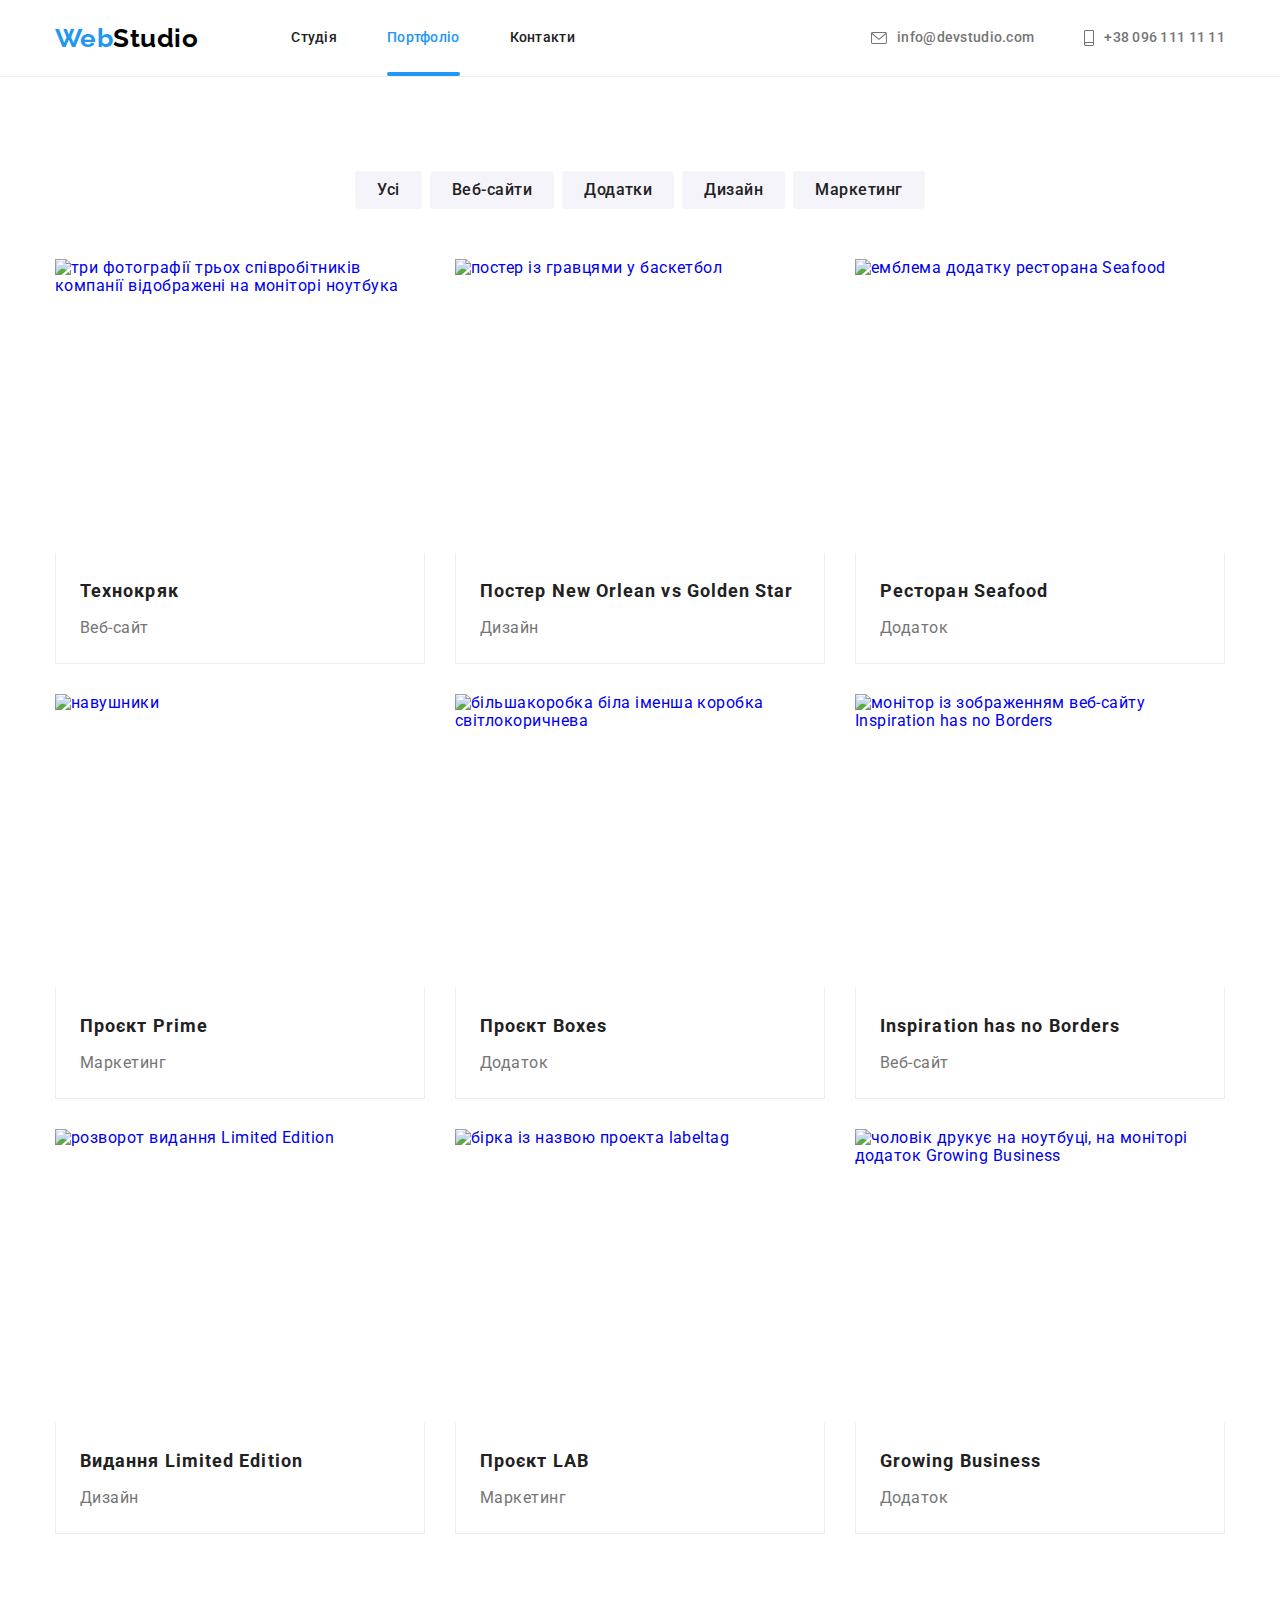
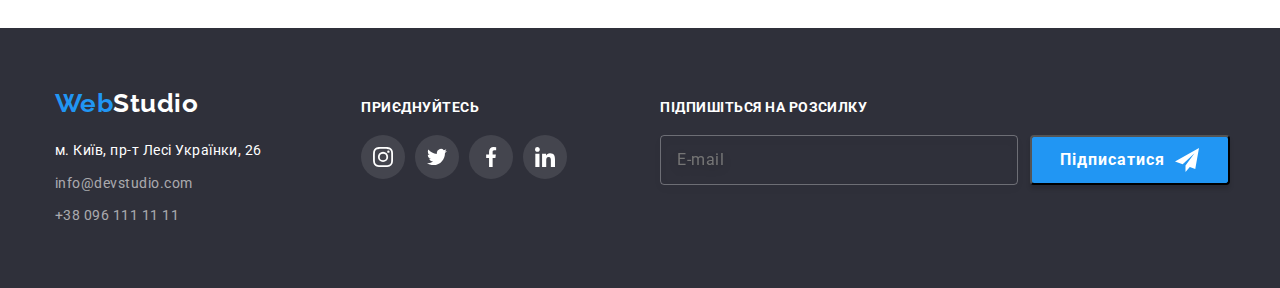
==== commit 1ab02bb6: "index.html, portfolio.html, css modified" ====
--- a/portfolio.html
+++ b/portfolio.html
@@ -45,7 +45,7 @@
               <svg
                 class="envelope-icon"
                 width="16"
-                heihgt="12"
+                height="12"
                 viewbox="0 0 43 32"
               >
                 <use href="./images/icons.svg#icon-envelope-hover"></use></svg
@@ -300,7 +300,7 @@
             ><span class="logo-web">Web</span
             ><span class="logo-studio-footer">Studio</span></a
           >
-          <adress class="footer-adress">
+          <address class="footer-adress">
             <ul>
               <li class="footer-item">
                 <a
@@ -323,7 +323,7 @@
                 >
               </li>
             </ul>
-          </adress>
+          </address>
         </div>
         <div class="footer-soc-links">
           <p class="join-us">приєднуйтесь</p>
@@ -358,6 +358,23 @@
             </li>
           </ul>
         </div>
+        <div class="footer-sign-up">
+          <p class="sign-up">Підпишіться на розсилку</p>
+          <form class="form-footer">
+            <input
+              class="footer-input"
+              type="email"
+              name="mail"
+              placeholder="E-mail"
+            />
+            <button class="footer-button" type="submit">
+              Підписатися
+              <svg class="sign-up-icon" width="24" height="24">
+                <use href="./images/icons.svg#sign-up-icon"></use>
+              </svg>
+            </button>
+          </form>
+        </div>
       </div>
     </footer>
   </body>
--- a/css/styles.css
+++ b/css/styles.css
@@ -119,8 +119,7 @@
     letter-spacing: 0.02em;
     display: block;
     padding: 30px 0;
-    transition: color 250ms;
-    transition-timing-function: var(--transition-timing-function);
+    transition: color 250ms var(--transition-timing-function);
 }
 
 .link-nav:hover,
@@ -163,8 +162,7 @@
     line-height: 1.14;
     letter-spacing: 0.02em;
     color: var(--secondary-text-color);
-    transition: color 250ms;
-    transition-timing-function: var(--transition-timing-function);
+    transition: color 250ms var(--transition-timing-function);
 }
 
 .link-contact:hover,
@@ -177,8 +175,6 @@
 .smartphone-icon {
     margin-right: 10px;
     fill: currentColor;
-    transition: color 250ms, fill 250ms;
-    transition-timing-function: var(--transition-timing-function);
 }
 
 
@@ -291,26 +287,23 @@
 position: relative;
 }
 
-.example-projects-card::after {
-position: absolute;
+.example-projects-card-description {
+    position: absolute;
     width: 370px;
     height: 70px;
     bottom: 0;
-    left: 0;
-    z-index: 1;
-    content: ''
-}
-
-.example-projects-card:nth-child(1)::after {
-    background-image: url('../images/example_label_1.png');
-}
-
-.example-projects-card:nth-child(2)::after {
-    background-image: url('../images/example_label_2.png');
-}
-
-.example-projects-card:nth-child(3)::after {
-    background-image: url('../images/example_label_3.png');
+    margin: 0;
+    padding: 27px 0;
+
+    font-weight: 700;
+    font-size: 14px;
+    line-height: 1.143;
+     text-align: center;
+    letter-spacing: 0.03em;
+    text-transform: uppercase;
+    
+    color: #FFFFFF;
+    background-color: rgba(47, 48, 58, 0.8);
 }
 
 /*Team*/
@@ -325,7 +318,7 @@
 
 .team-card {
     width: 270px;
-    background: #FFFFFF;
+    background-color: #FFFFFF;
     box-shadow: 0px 1px 3px rgba(0, 0, 0, 0.12), 0px 1px 1px rgba(0, 0, 0, 0.14), 0px 2px 1px rgba(0, 0, 0, 0.2);
     border-radius: 0px 0px 4px 4px;
 }
@@ -370,20 +363,17 @@
     background-color: #FFFFFF;
     border-radius: 50%;
     color: #AFB1B8;
+    transition: color 250ms var(--transition-timing-function), background-color 250ms var(--transition-timing-function);
 }
 
 .soc-link:hover, 
 .soc-link:focus {
     background-color: var(--accent-color);
     color: var(--primery-white-color);
-    transition: color 250ms, background-color 250ms;
-    transition-timing-function: var(--transition-timing-function);
 }
 
 .soc-icon {
     fill: currentColor;
-    transition: color 250ms, background-color 250ms, fill 250ms;
-    transition-timing-function: var(--transition-timing-function);
 }
 
 
@@ -408,8 +398,7 @@
 border-radius: 4px;
 justify-content: center;
 align-items: center;
-transition: color 250ms, border-color 250ms;
-transition-timing-function: var(--transition-timing-function);
+transition: color 250ms var(--transition-timing-function), border-color 250ms var(--transition-timing-function);
 }
 
 .logo-icon {
@@ -426,14 +415,14 @@
 /*Modal*/
 .backdrop {
     position: fixed;
-    top: 0;
-    left: 0;
+    top: 50%;
+    left: 50%;
     width: 100%;
     height: 100%;
     z-index: 1;
         background-color: rgba(0, 0, 0, 0.2);
         transition: opacity 250ms, visibility 250ms;
-        transform: translate(0, -550px);
+        transform: translate(-50%, -50%);
 }
 
 .is-hidden {
@@ -448,8 +437,11 @@
     left: 50%;
     transform: translate(-50%, -50%);
 width: 528px;
-    height: 581px;
+    min-height: 581px;
     background-color: var(--primery-white-color);
+    box-shadow: 0px 1px 3px rgba(0, 0, 0, 0.12), 0px 1px 1px rgba(0, 0, 0, 0.14), 0px 2px 1px rgba(0, 0, 0, 0.2);
+border-radius: 4px;
+padding: 40px;
 }
 
 .modal-close-button {
@@ -461,11 +453,162 @@
     position: absolute;
     top: 8px;
     right: 8px;
-background: var(--primery-white-color);
+background-color: var(--primery-white-color);
     border: 1px solid rgba(0, 0, 0, 0.1);
 border-radius: 50%;
-}
-
+fill: #000000;
+padding: 0;
+cursor: pointer;
+}
+
+.modal-close-button:hover {
+    fill: var(--accent-color);
+}
+
+/*Form*/
+
+.form-title {
+font-weight: 700;
+   font-size: 20px;
+    line-height: 1,15;
+    text-align: center;
+    color: var(--primery-text-color);
+margin-bottom: 12px;
+}
+
+.form-label {
+display: block;
+    font-size: 12px;
+    line-height: 1.16;
+    letter-spacing: 0.01em;
+    color: #757575;
+    margin-bottom: 4px;
+}
+
+.form-position {
+    position: relative;
+    margin-bottom: 10px;
+}
+
+.form-input {
+    width: 100%;
+    height: 40px;
+    padding: 11px 12px 11px 42px;
+border: 1px solid rgba(33, 33, 33, 0.2);
+    border-radius: 4px;
+    transition: border-color 250ms var(--transition-timing-function);
+    outline: none;
+    cursor: pointer;
+}
+
+
+.form-input:focus {
+    border-color: var(--accent-color);
+}
+
+.input-icon {
+    position: absolute;
+    left: 12px;
+    top: 50%;
+    transform: translateY(-50%);
+    fill: var(--primery-text-color);
+    transition: fill 250ms var(--transition-timing-function);
+}
+
+.form-position:focus-within .input-icon {
+    fill: var(--accent-color);
+}
+
+.form-comment {
+    width: 100%;
+    height: 120px;
+    resize: none;
+    border: 1px solid rgba(33, 33, 33, 0.2);
+    border-radius: 4px;
+    padding: 12px 16px;
+    margin-bottom: 20px;
+        font-size: 12px;
+        line-height: 1.16;
+        letter-spacing: 0.01em;
+outline: transparent;
+    }
+
+.form-comment::placeholder {
+        color: rgba(117, 117, 117, 0.5);
+    }
+    
+.form-comment:focus {
+    border-color: var(--accent-color);
+}
+
+/*hidden input-checkbox*/
+.input-checkbox {
+appearance: none;
+}
+
+.check-position {
+position: relative;
+}
+
+.label-checkbox {
+    display: flex;
+    font-size: 14px;
+    line-height: 1.7;
+    letter-spacing: 0.03em;
+    color: var(--secondary-text-color);
+align-items: center;
+justify-content: center;
+}
+
+.terms-of-agreement-link {
+    text-decoration-line: underline;
+    color: var(--accent-color);
+    margin-left: 4px;
+}
+
+.custom-checkbox {
+    display: flex;
+    align-items: center;
+    justify-content: center;
+width: 16px;
+height: 15px;
+margin-right: 8px;
+border: 2px solid #212121;
+border-radius: 2px;
+transition: background-color 250ms var(--transition-timing-function), border 250ms var(--transition-timing-function);
+}
+
+.icon-check {
+    display: flex;
+        fill: var(--primery-white-color);
+    }
+
+
+.input-checkbox:checked + .label-checkbox .custom-checkbox {
+background-color: var(--accent-color);
+border: transparent;
+}
+
+.modal-submit-button {
+    display: block;
+    width: 200px;
+    min-height: 50px;
+    font-family: inherit;
+    font-weight: 700;
+    font-size: 16px;
+    line-height: 1.9;
+    letter-spacing: 0.06em;
+    color: var(--primery-white-color);
+    background-color: var(--accent-color);
+    border: none;
+    border-radius: 4px;
+    cursor: pointer;
+    box-shadow: 0px 4px 4px rgba(0, 0, 0, 0.15);
+        transition: background-color 250ms var(--transition-timing-function), box-shadow 250ms var(--transition-timing-function);
+    margin-top: 30px;
+    margin-left: auto;
+    margin-right: auto;
+}
 
 /*portfolio-filters*/
 
@@ -485,22 +628,19 @@
     letter-spacing: 0.03em;
     text-align: center;
     color: var(--primery-text-color);
-    background: var(--secondary-background-color);
+    background-color: var(--secondary-background-color);
     border: none;
     border-radius: 4px;
     padding: 6px 22px;
     cursor: pointer;
-    transition: color 250ms, background 250ms;
-    transition-timing-function: var(--transition-timing-function);
+    transition: color 250ms var(--transition-timing-function), background-color 250ms var(--transition-timing-function);
     }
     
 .filter-button:hover,
 .filter-button:focus {
         color: var(--primery-white-color);
-        background: var(--accent-color);
+        background-color: var(--accent-color);
     box-shadow: 0px 3px 1px rgba(0, 0, 0, 0.1), 0px 1px 2px rgba(0, 0, 0, 0.08), 0px 2px 2px rgba(0, 0, 0, 0.12);
-    transition: color 250ms, background 250ms, box-shadow 250ms;
-        transition-timing-function: var(--transition-timing-function);
 }
 
     
@@ -519,12 +659,16 @@
     margin-top: var(--project-cards-set-gap);
 }
 
-.project-item:hover,
-.project-item:focus {
-box-shadow: 0px 1px 1px rgba(0, 0, 0, 0.12), 0px 4px 4px rgba(0, 0, 0, 0.06), 1px 4px 6px rgba(0, 0, 0, 0.16);
-    transition: box-shadow 250ms;
-        transition-timing-function: var(--transition-timing-function);
-}
+.project-link {
+    display: block;
+    height: 100%;
+}
+
+.project-link:hover,
+.project-link:focus {
+    box-shadow: 0px 1px 1px rgba(0, 0, 0, 0.12), 0px 4px 4px rgba(0, 0, 0, 0.06), 1px 4px 6px rgba(0, 0, 0, 0.16);
+    transition: box-shadow 250ms var(--transition-timing-function);
+}            
 
 .project-card-thumb {
     position: relative;
@@ -535,8 +679,7 @@
 
 .project-item .project-link:hover .project-card-overlay {
     transform: translateY(0);
-    transition: transform 250ms;
-    transition-timing-function: var(--transition-timing-function);
+    transition: transform 250ms var(--transition-timing-function);
 }
 
 .project-card-overlay {
@@ -548,8 +691,7 @@
     padding: 63px 24px;
     background-color: rgba(33, 150, 243, 0.9);
     transform: translateY(100%);
-    transition: transform 250ms;
-    transition-timing-function: var(--transition-timing-function);
+    transition: transform 250ms var(--transition-timing-function);
 }
 
 .overlay-text {
@@ -591,6 +733,7 @@
 
 .footer-containers {
     display: flex;
+    align-items: baseline;
 }
 
 .logo-studio-footer {
@@ -611,15 +754,13 @@
     font-size: 14px;
     line-height: 1.7;    
     color: var(--primery-white-color);
-    transition: color 250ms;
-    transition-timing-function: var(--transition-timing-function);
+    transition: color 250ms var(--transition-timing-function);
     }
 
 .link-footer-adress:hover, 
 .link-footer-adress:focus {
     color:var(--accent-color);
-    transition: color 250ms;
-    transition-timing-function: var(--transition-timing-function);
+    transition: color 250ms var(--transition-timing-function);
     }
 
 .link-footer-contacts {
@@ -627,28 +768,25 @@
 font-size: 14px;
 line-height: 1.7;
 color: rgba(255, 255, 255, 0.6);
-    transition: color 250ms;
-    transition-timing-function: var(--transition-timing-function);
+    transition: color 250ms var(--transition-timing-function);
     }
 
 .link-footer-contacts:hover,
 .link-footer-contacts:focus {
         color:var(--accent-color);
-            transition: color 250ms;
-            transition-timing-function: var(--transition-timing-function);
     }
 
 .footer-soc-links {
     margin-left: 70px;
 }
 
-.join-us {
+.join-us,
+.sign-up {
     font-weight: 700;
         font-size: 14px;
-        line-height: 16px;
-        letter-spacing: 0.03em;
+        line-height: 1,14;
         text-transform: uppercase;
-        color: #FFFFFF;
+        color: var(--primery-white-color);
         margin-bottom: 20px;
 }
 
@@ -665,19 +803,67 @@
             align-items: center;
             justify-content: center;
             border-radius: 50%;
-            color: #ffffff;
-            background: rgba(255, 255, 255, 0.1);
-    transition: color 250ms, background 250ms;
-    transition-timing-function: var(--transition-timing-function);
+            color: var(--primery-white-color);
+            background-color: rgba(255, 255, 255, 0.1);
+    transition: color 250ms var(--transition-timing-function), background-color 250ms var(--transition-timing-function);
         }
 
 .footer-soc-item:hover,
 .footer-soc-item:focus {
     background-color: var(--accent-color);
     border-radius: 50%;
-    transition: background-color 250ms;
-    transition-timing-function: var(--transition-timing-function);
-}
+}
+
+.footer-sign-up {
+    margin-left: 93px;
+}
+
+.form-footer {
+    display: flex;
+    justify-content: center;
+    gap: 12px;
+}
+
+.footer-input {
+    display: flex;
+width: 358px;
+    height: 50px;
+    border: 1px solid rgba(255, 255, 255, 0.3);
+        filter: drop-shadow(0px 4px 4px rgba(0, 0, 0, 0.15));
+        border-radius: 4px;
+        background-color: var(--primary-background-color)
+font-weight: 400;
+    font-size: 16px;
+    line-height: 1.25;
+    align-items: center;
+    letter-spacing: 0.03em;
+    color: rgba(255, 255, 255, 0.6);
+    padding-left: 16px;
+    }
+
+ .footer-button {
+    width: 200px;
+        height: 50px;
+        background-color: var(--accent-color);
+        box-shadow: 0px 4px 4px rgba(0, 0, 0, 0.15);
+        border-radius: 4px;
+        font-weight: 700;
+            font-size: 16px;
+            line-height: 1.87;
+            display: flex;
+            align-items: center;
+            text-align: center;
+            letter-spacing: 0.06em;
+            color: var(--primery-white-color);
+padding-left: 28px;
+    transition: background-color 250ms var(--transition-timing-function);
+        }
+
+.sign-up-icon {
+    fill: var(--primery-white-color);
+    margin-left: 10px;
+}
+
 
 
     
